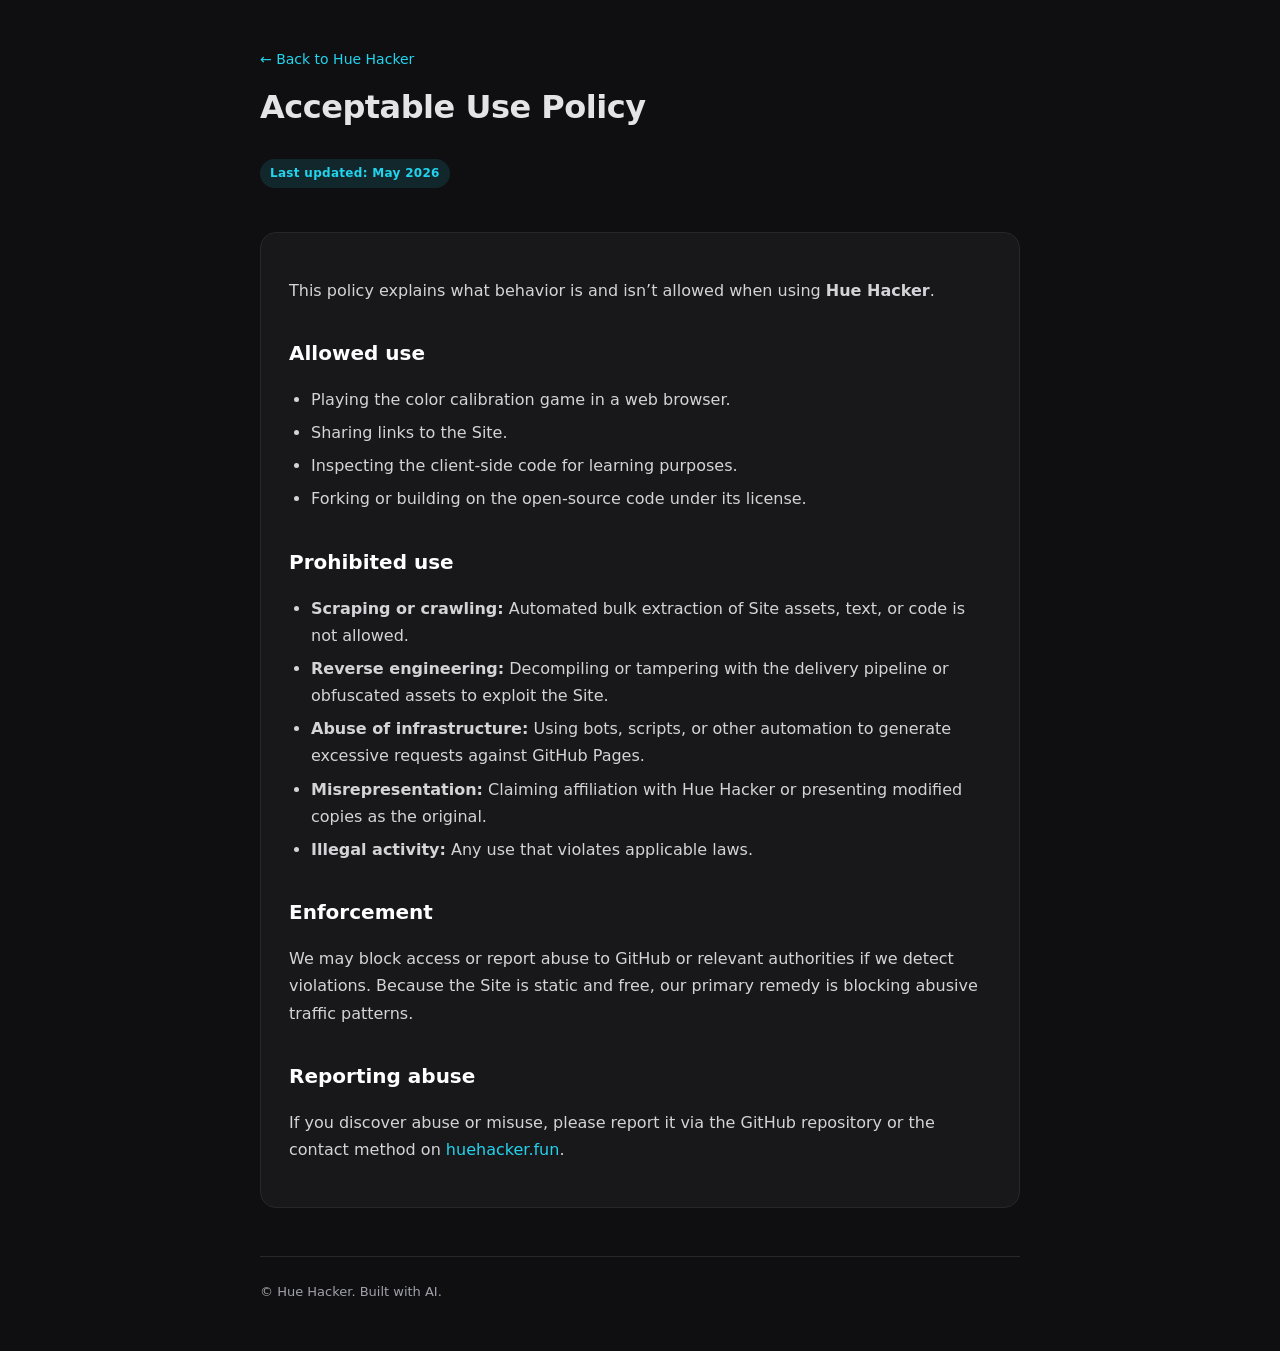
==== acceptable-use.html @ af448284 "Add compliance pages: privacy, terms, acceptable use, AI disclaimer, DMCA, vendors" ====
<!DOCTYPE html>
<html lang="en">
<head>
  <meta charset="UTF-8">
  <meta name="viewport" content="width=device-width, initial-scale=1.0">
  <title>Acceptable Use Policy — Hue Hacker</title>
  <style>
    :root {
      --bg: #0f0f11;
      --surface: #18181b;
      --text: #e4e4e7;
      --muted: #a1a1aa;
      --accent: #22d3ee;
      --border: #27272a;
    }
    * { box-sizing: border-box; }
    html, body { margin: 0; padding: 0; }
    body {
      font-family: system-ui, -apple-system, Segoe UI, Roboto, Helvetica, Arial, sans-serif;
      background: var(--bg);
      color: var(--text);
      line-height: 1.7;
    }
    a { color: var(--accent); text-decoration: none; }
    a:hover { text-decoration: underline; }
    .container { max-width: 800px; margin: 0 auto; padding: 48px 20px; }
    header { margin-bottom: 32px; }
    .back { font-size: 14px; color: var(--muted); }
    h1 { font-size: 32px; margin: 8px 0 24px; letter-spacing: -0.5px; }
    h2 { font-size: 20px; margin: 32px 0 12px; color: #fff; }
    p, li { color: #d4d4d8; }
    ul { padding-left: 22px; }
    li { margin: 6px 0; }
    .card {
      background: var(--surface);
      border: 1px solid var(--border);
      border-radius: 16px;
      padding: 28px;
      margin-top: 16px;
    }
    .badge {
      display: inline-block;
      background: rgba(34,211,238,0.12);
      color: var(--accent);
      padding: 4px 10px;
      border-radius: 999px;
      font-size: 12px;
      font-weight: 600;
      letter-spacing: 0.3px;
      margin-bottom: 12px;
    }
    footer {
      margin-top: 48px;
      padding-top: 24px;
      border-top: 1px solid var(--border);
      font-size: 13px;
      color: var(--muted);
    }
  </style>
</head>
<body>
  <div class="container">
    <header>
      <div class="back"><a href="https://huehacker.fun">← Back to Hue Hacker</a></div>
      <h1>Acceptable Use Policy</h1>
      <div class="badge">Last updated: May 2026</div>
    </header>

    <div class="card">
      <p>This policy explains what behavior is and isn’t allowed when using <strong>Hue Hacker</strong>.</p>

      <h2>Allowed use</h2>
      <ul>
        <li>Playing the color calibration game in a web browser.</li>
        <li>Sharing links to the Site.</li>
        <li>Inspecting the client-side code for learning purposes.</li>
        <li>Forking or building on the open-source code under its license.</li>
      </ul>

      <h2>Prohibited use</h2>
      <ul>
        <li><strong>Scraping or crawling:</strong> Automated bulk extraction of Site assets, text, or code is not allowed.</li>
        <li><strong>Reverse engineering:</strong> Decompiling or tampering with the delivery pipeline or obfuscated assets to exploit the Site.</li>
        <li><strong>Abuse of infrastructure:</strong> Using bots, scripts, or other automation to generate excessive requests against GitHub Pages.</li>
        <li><strong>Misrepresentation:</strong> Claiming affiliation with Hue Hacker or presenting modified copies as the original.</li>
        <li><strong>Illegal activity:</strong> Any use that violates applicable laws.</li>
      </ul>

      <h2>Enforcement</h2>
      <p>We may block access or report abuse to GitHub or relevant authorities if we detect violations. Because the Site is static and free, our primary remedy is blocking abusive traffic patterns.</p>

      <h2>Reporting abuse</h2>
      <p>If you discover abuse or misuse, please report it via the GitHub repository or the contact method on <a href="https://huehacker.fun">huehacker.fun</a>.</p>
    </div>

    <footer>
      © Hue Hacker. Built with AI.
    </footer>
  </div>
</body>
</html>
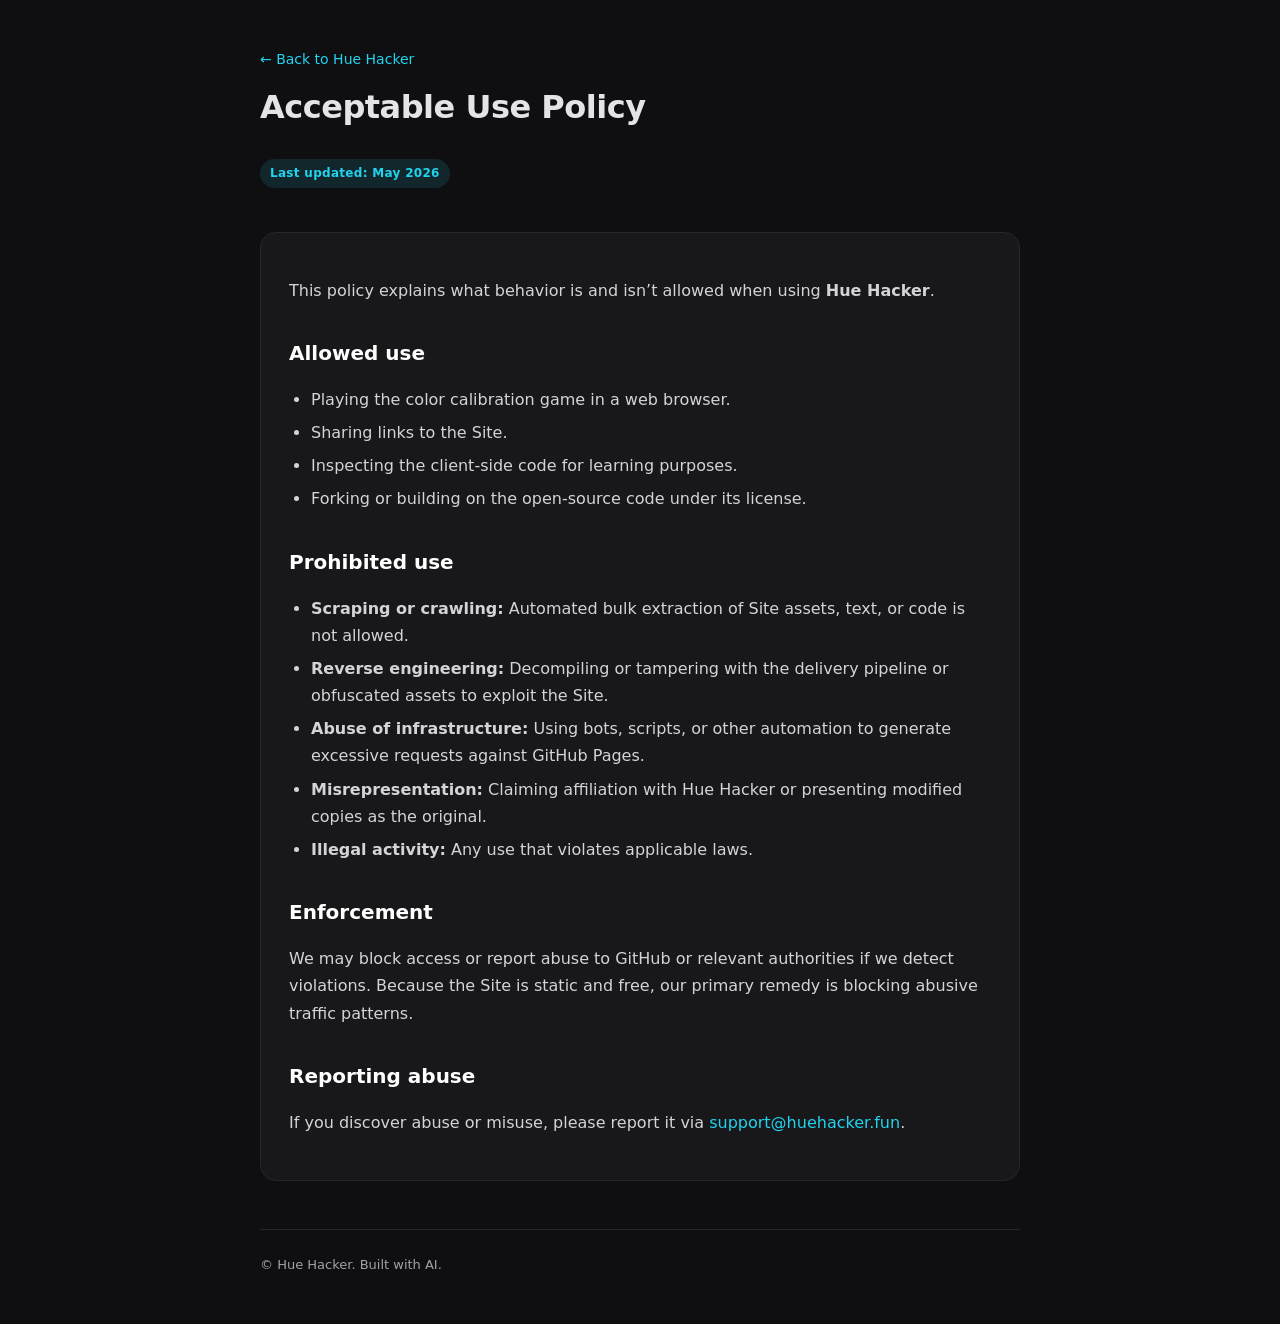
==== commit 7d6bc473: "fix(compliance): P0+P1 fixes - accurate GoatCounter disclosure, update contacts to support@domain" ====
--- a/acceptable-use.html
+++ b/acceptable-use.html
@@ -90,7 +90,7 @@
       <p>We may block access or report abuse to GitHub or relevant authorities if we detect violations. Because the Site is static and free, our primary remedy is blocking abusive traffic patterns.</p>
 
       <h2>Reporting abuse</h2>
-      <p>If you discover abuse or misuse, please report it via the GitHub repository or the contact method on <a href="https://huehacker.fun">huehacker.fun</a>.</p>
+      <p>If you discover abuse or misuse, please report it via <a href="mailto:support@huehacker.fun">support@huehacker.fun</a>.</p>
     </div>
 
     <footer>
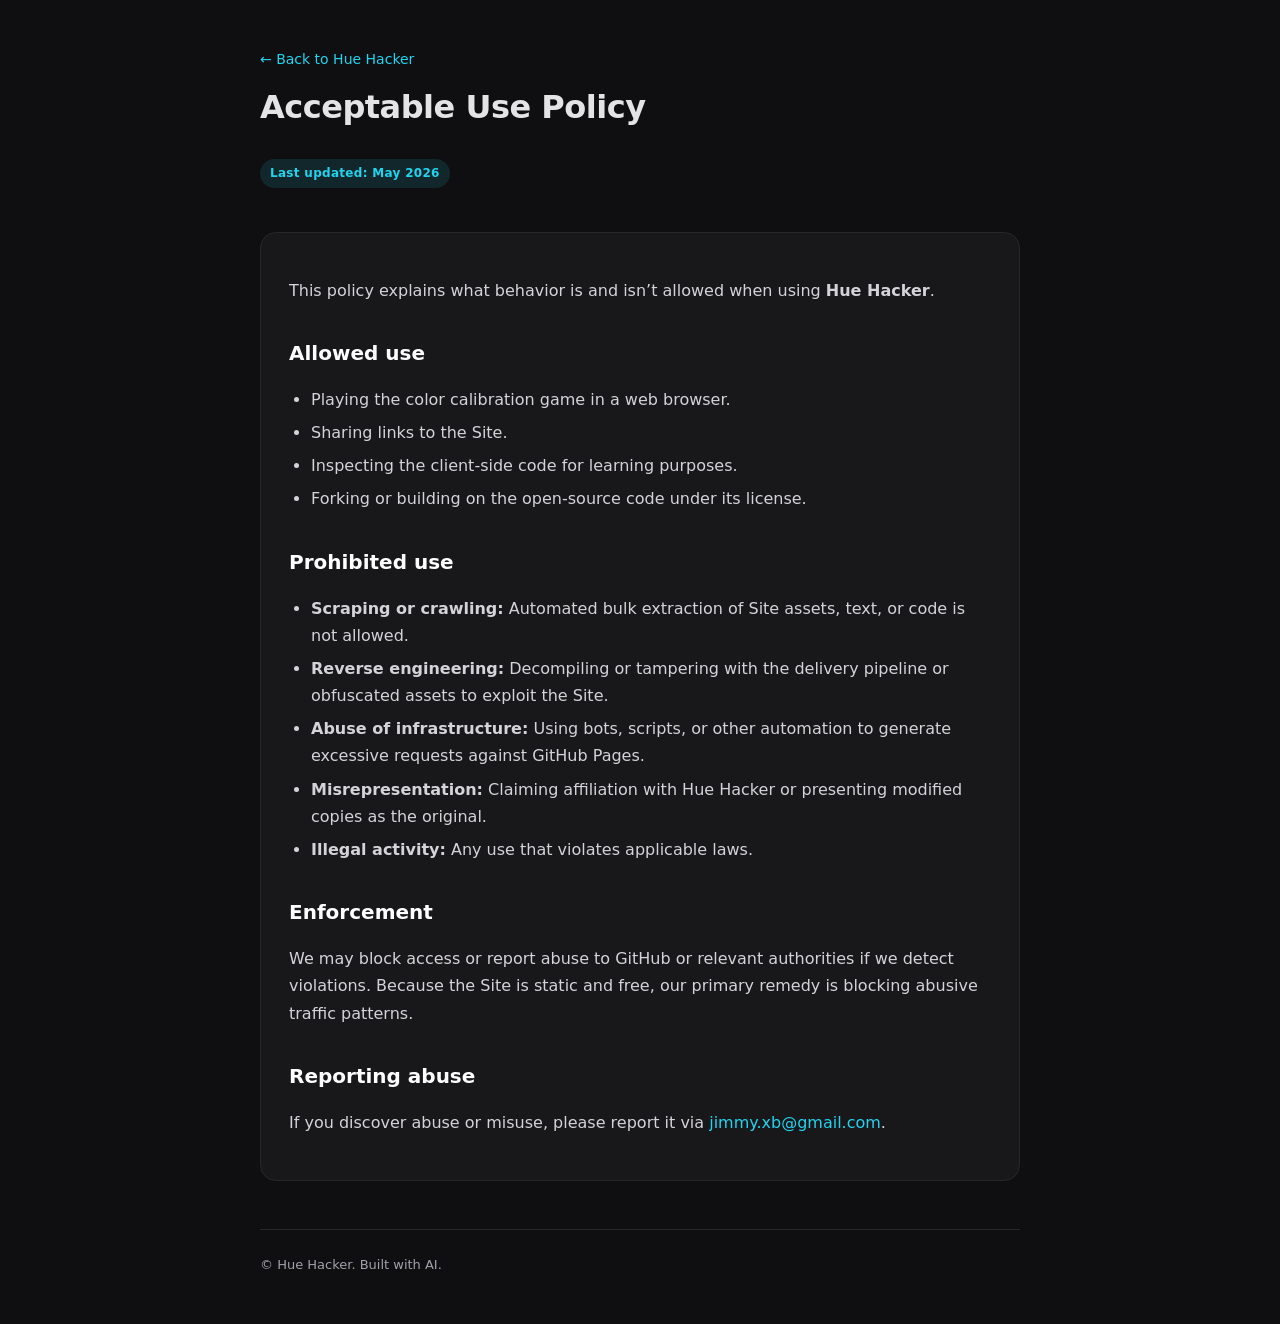
==== commit 84ccbf63: "fix: update contact email to jimmy.xb@gmail.com" ====
--- a/acceptable-use.html
+++ b/acceptable-use.html
@@ -90,7 +90,7 @@
       <p>We may block access or report abuse to GitHub or relevant authorities if we detect violations. Because the Site is static and free, our primary remedy is blocking abusive traffic patterns.</p>
 
       <h2>Reporting abuse</h2>
-      <p>If you discover abuse or misuse, please report it via <a href="mailto:support@huehacker.fun">support@huehacker.fun</a>.</p>
+      <p>If you discover abuse or misuse, please report it via <a href="mailto:jimmy.xb@gmail.com">jimmy.xb@gmail.com</a>.</p>
     </div>
 
     <footer>
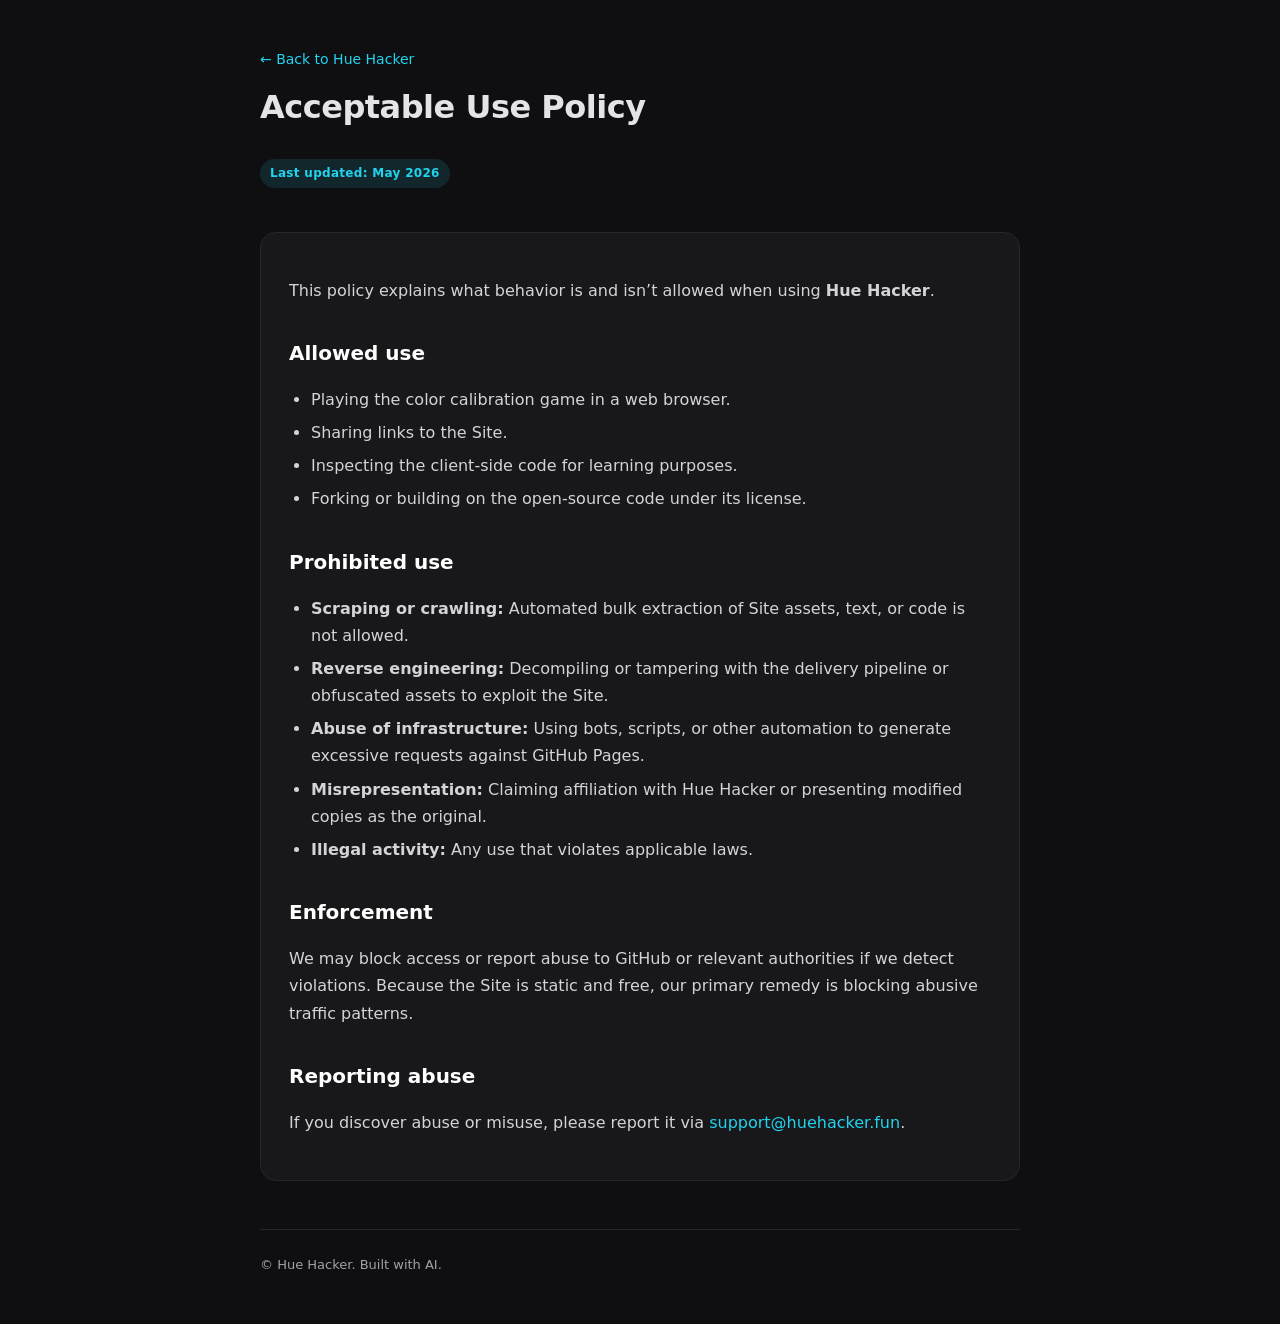
==== commit 82dde355: "chore: update contact email to support@huehacker.fun" ====
--- a/acceptable-use.html
+++ b/acceptable-use.html
@@ -4,6 +4,27 @@
   <meta charset="UTF-8">
   <meta name="viewport" content="width=device-width, initial-scale=1.0">
   <title>Acceptable Use Policy — Hue Hacker</title>
+  <meta name="description" content="Rules for using Hue Hacker and its resources.">
+  <link rel="canonical" href="https://huehacker.fun/acceptable-use.html">
+  <meta property="og:title" content="Acceptable Use Policy — Hue Hacker">
+  <meta property="og:description" content="Rules for using Hue Hacker and its resources.">
+  <meta property="og:type" content="article">
+  <meta property="og:url" content="https://huehacker.fun/acceptable-use.html">
+  <meta property="og:image" content="https://huehacker.fun/og-image.jpg">
+  <meta name="twitter:card" content="summary_large_image">
+  <meta name="twitter:title" content="Acceptable Use Policy — Hue Hacker">
+  <meta name="twitter:description" content="Rules for using Hue Hacker and its resources.">
+  <meta name="twitter:image" content="https://huehacker.fun/og-image.jpg">
+  <meta property="og:site_name" content="HueHacker">
+  <script type="application/ld+json">
+  {
+    "@context": "https://schema.org",
+    "@type": "WebPage",
+    "name": "Acceptable Use Policy — Hue Hacker",
+    "url": "https://huehacker.fun/acceptable-use.html",
+    "description": "Rules for using Hue Hacker and its resources."
+  }
+  </script>
   <style>
     :root {
       --bg: #0f0f11;
@@ -90,7 +111,7 @@
       <p>We may block access or report abuse to GitHub or relevant authorities if we detect violations. Because the Site is static and free, our primary remedy is blocking abusive traffic patterns.</p>
 
       <h2>Reporting abuse</h2>
-      <p>If you discover abuse or misuse, please report it via <a href="mailto:jimmy.xb@gmail.com">jimmy.xb@gmail.com</a>.</p>
+      <p>If you discover abuse or misuse, please report it via <a href="mailto:support@huehacker.fun">support@huehacker.fun</a>.</p>
     </div>
 
     <footer>
